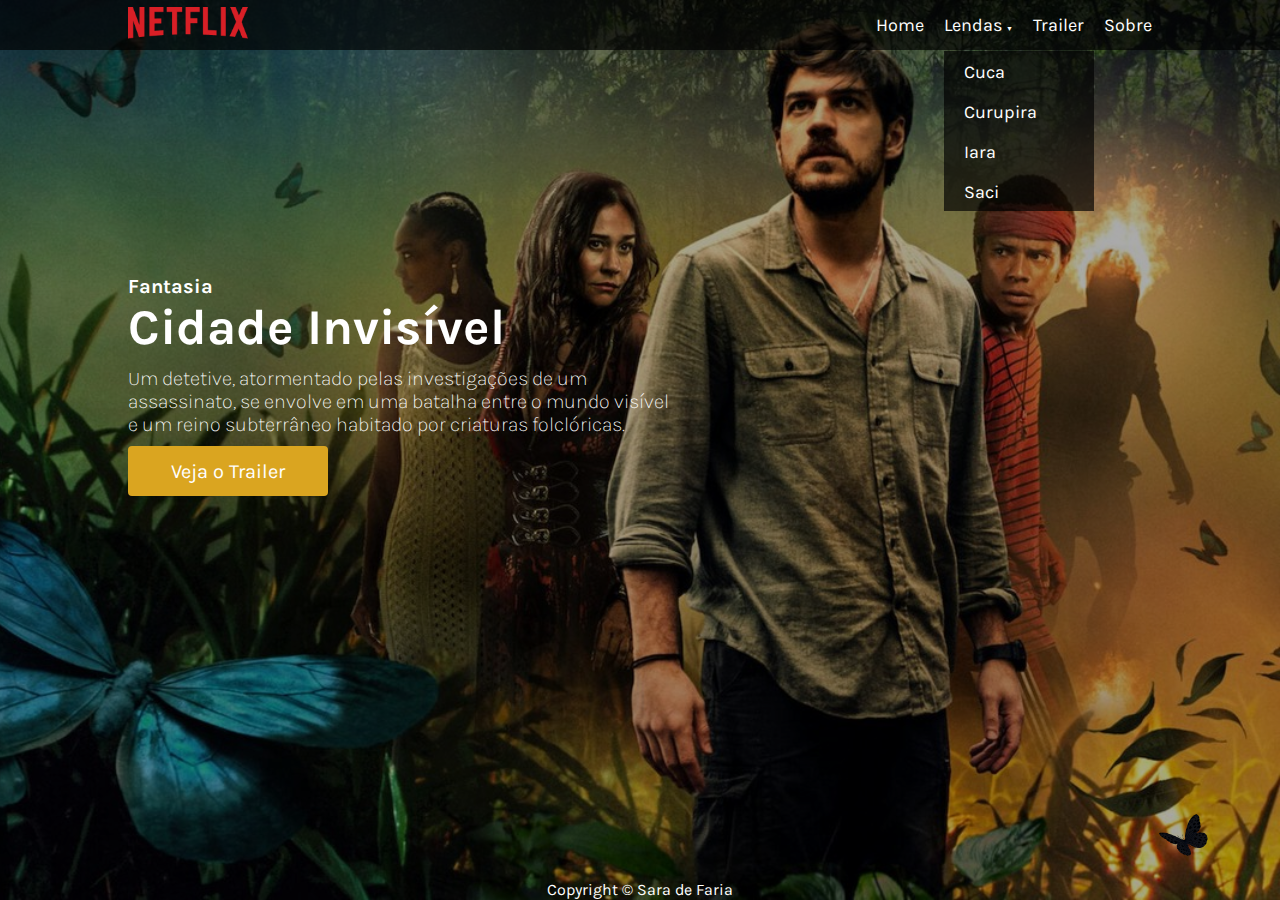
==== index.html @ aacc018b "Cidade Invisível com menu" ====
<!DOCTYPE html>
<html lang="en">
<head>
    <meta charset="UTF-8">
    <meta http-equiv="X-UA-Compatible" content="IE=edge">
    <meta name="viewport" content="width=device-width, initial-scale=1.0">
    
    <link rel="stylesheet" href="style.css">
    <link rel="stylesheet" href="menu.css">

    <title>Cidade Invisível</title>

    <link rel="preconnect" href="https://fonts.gstatic.com">
    <link href="https://fonts.googleapis.com/css2?family=Karla:wght@300;400;700&display=swap" rel="stylesheet">

</head>
<body>
    <header>
        <a href="#" class= "logo">
            <img src="img/logo.png" alt="Logo Netflix">
        </a>

        <nav class= "links">
            <ul class="menu">
                <li><a href="index.html">Home</a></li>
                
                <li>
                    <a href="#">Lendas <span>&#9660;</span> </a>
                    <ul class="submenu">
                        <li><a href="#">Cuca</a></li>
                        <li><a href="curupira.html">Curupira</a></li>
                        <li><a href="#">Iara</a></li>
                        <li><a href="#">Saci</a></li>
                    </ul>
                </li>
                <li><a href="#">Trailer</a></li>
                <li><a href="#">Sobre</a></li>
            </ul>
        </nav>


    </header>
    
    <main>
        <h2>Fantasia</h2>
        <h1>Cidade Invisível</h1>
        <p>Um detetive, atormentado pelas investigações de um assassinato, se envolve em uma batalha entre o mundo visível e um reino subterrâneo habitado por criaturas folclóricas.</p>
        <a href="#">Veja o Trailer</a>
    </main>
    
    <footer>
        <p>Copyright &copy; Sara de Faria</p>
    </footer>

    <img src="img/butterfly.gif" alt="Brboleta" class= "butterfly">

</body>
</html>
---- style.css ----
*{
    margin: 0;
    padding: 0;
    box-sizing: border-box;
}

body{
    width: 100vw;
    height: 100vh;
    background-image: url("img/fundo.png");
    background-color: #00000055;
    background-blend-mode: darken;
    background-size: cover;
    background-position: right top;
    display: flex;
    flex-direction: column;
    font-family: 'Karla', sans-serif;
    color: white;
}

header{
    background-color: #000000AA;
    height: 50px;
    display: flex;
    justify-content: space-between;
    align-items: center;
    padding: 0 10vw;
    /*padding-left: 100px; */
    /*padding-right: 100px;*/
}

.logo img{
    width: 120px;
}

.links ul{
    display: flex;
    gap: 20px;
    list-style-type: none;
    
}

.links a{
    color: white;
    text-decoration: none;
    font-size: 18px;
    user-select: none;
    transition: all 1s;
}

.links a:hover{
    color: red;
}


main{
    /*background-color: tomato;*/
    flex-grow: 1;
    padding: 25vh 10vw;
    max-width: 800px
}

main h2{
    font-size: 20px;
}

main h1{
    font-size: 50px;
}

main p{
    font-size: 20px;
    font-weight: 200;
    margin-top: 10px;
}

main a{
    display: flex;
    justify-content: center;
    align-items: center;
    text-decoration: none;
    color: white;
    font-size: 20px;
    width: 200px;
    height: 50px;
    background-color: goldenrod;
    margin-top: 10px;
    border-radius: 4px;
  
    
}

main a:hover{
    border: solid 1px goldenrod;
    background-color: black;
    transition: all 0.5s;
}

footer{
    /*background-color: turquoise;*/
    text-align: center;
    height: 20px;
}

.butterfly{
    position: absolute;
    width: 60px;
    top: 90vh;
    left: 90vw;
    filter: brightness(10%);
    animation: voar 20s linear infinite;
}

@keyframes voar{
    0%{
        transform: translate(0, 0);
    }
    100%{
        transform: translate(-90vw, -90vh);
    }
}
---- menu.css ----
.menu{
    display: flex;
}

.menu li > .submenu{
    display: block;
}

.menu a span{
    font-size: 7px;
}

.submenu{
    margin-top: 15px;
    display: none;
    font-size: 18px;
    position: absolute;
}

.submenu a{
    width: 150px;
    height: 40px;
    display: flex;
    justify-content: flex-start;
    padding-left: 20px;
    padding-top: 10px;
    background-color: #000000AA;
    
}

.submenu a:hover{
    border-left: 10px solid red;
}
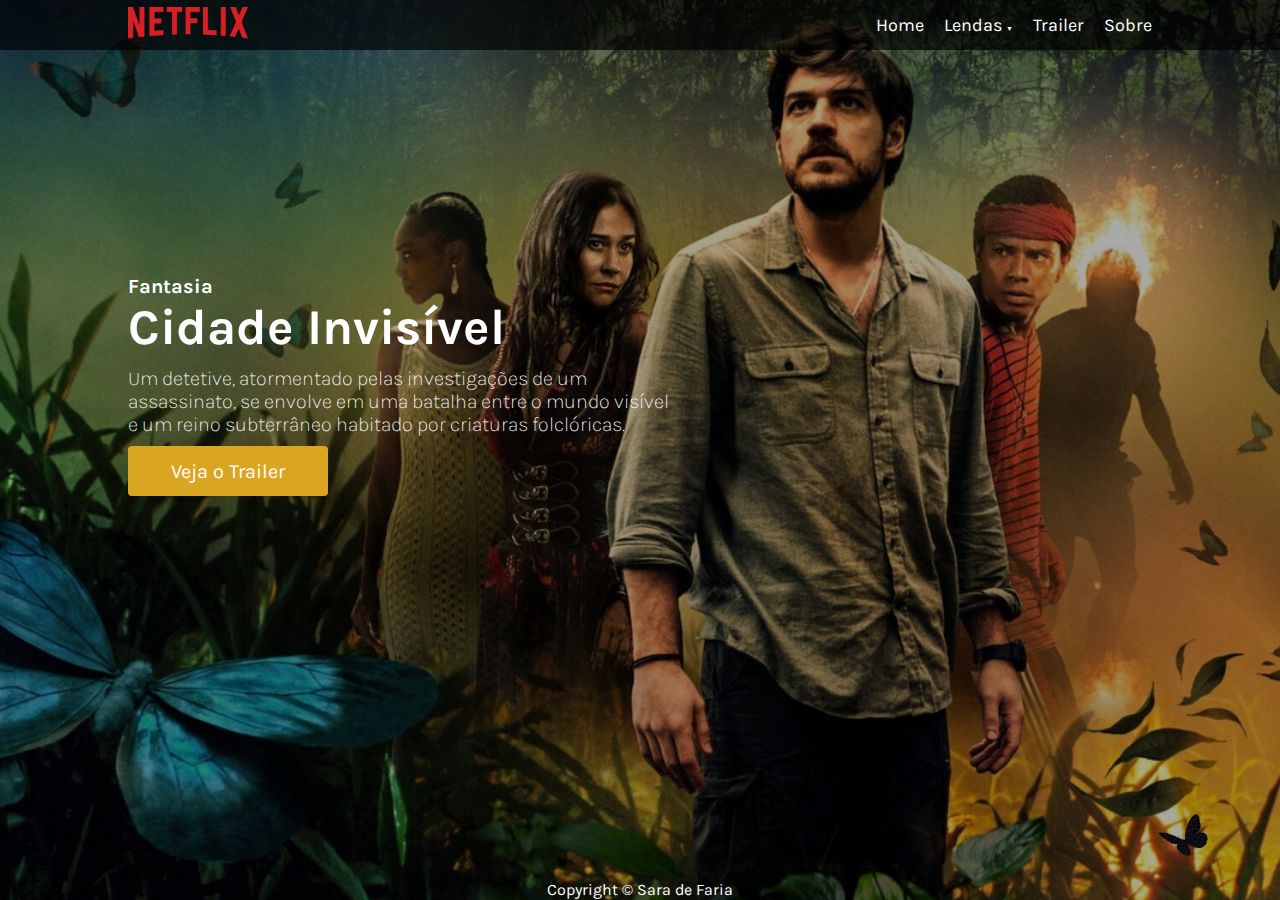
==== commit 836ab0b7: "atualização menu" ====
--- a/index.html
+++ b/index.html
@@ -27,10 +27,13 @@
                 <li>
                     <a href="#">Lendas <span>&#9660;</span> </a>
                     <ul class="submenu">
+                        <li><a href="#">Boto</a></li>
+                        <li><a href="#">Corpo Seco</a></li>
                         <li><a href="#">Cuca</a></li>
                         <li><a href="curupira.html">Curupira</a></li>
                         <li><a href="#">Iara</a></li>
-                        <li><a href="#">Saci</a></li>
+                        <li><a href="saci.html">Saci Pererê</a></li>
+                       
                     </ul>
                 </li>
                 <li><a href="#">Trailer</a></li>
--- a/style.css
+++ b/style.css
@@ -2,6 +2,7 @@
     margin: 0;
     padding: 0;
     box-sizing: border-box;
+    list-style-type: none;
 }
 
 body{
@@ -33,10 +34,10 @@
     width: 120px;
 }
 
-.links ul{
+.links > ul{
     display: flex;
     gap: 20px;
-    list-style-type: none;
+    
     
 }
 
--- a/menu.css
+++ b/menu.css
@@ -3,7 +3,7 @@
     display: flex;
 }
 
-.menu li > .submenu{
+.menu li:hover > .submenu{
     display: block;
 }
 
@@ -12,21 +12,21 @@
 }
 
 .submenu{
-    margin-top: 15px;
-    display: none;
+    /* margin-top: 10px; */
     font-size: 18px;
     position: absolute;
+    display: none;
 }
 
 .submenu a{
-    width: 150px;
+
+    width: 200px;
     height: 40px;
     display: flex;
     justify-content: flex-start;
     padding-left: 20px;
     padding-top: 10px;
     background-color: #000000AA;
-    
 }
 
 .submenu a:hover{
